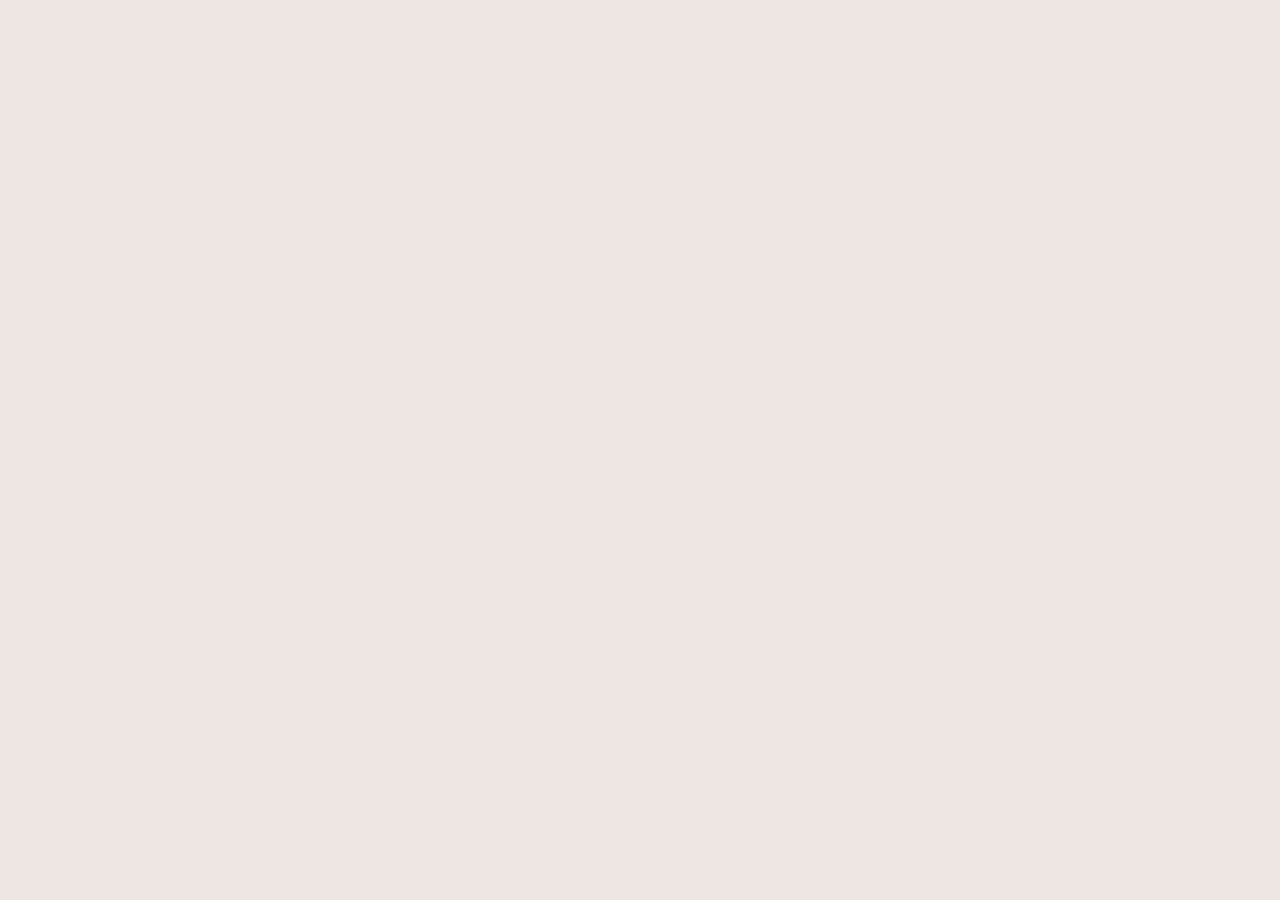
==== index.html @ 78b2b6d6 "Publish 长弓毅行" ====
<!doctype html>
<html lang="zh-CN">
  <head>
    <meta charset="UTF-8" />
    <meta name="viewport" content="width=device-width, initial-scale=1, maximum-scale=1, viewport-fit=cover" />
    <meta name="theme-color" content="#fffaf2" />
    <meta name="description" content="简单好用的手动与语音记账工具，账单保存在你的设备中。" />
    <meta name="apple-mobile-web-app-capable" content="yes" />
    <meta name="apple-mobile-web-app-status-bar-style" content="default" />
    <meta name="apple-mobile-web-app-title" content="长弓毅行" />
    <meta property="og:title" content="长弓毅行" />
    <meta property="og:description" content="记得轻松，花得明白" />
    <meta property="og:image" content="https://61509034.github.io/og.png" />
    <link rel="manifest" href="./manifest.webmanifest" />
    <link rel="icon" href="./icon-192.png" />
    <link rel="apple-touch-icon" href="./icon-192.png" />
    <title>长弓毅行</title>
    <script type="module" crossorigin src="./assets/index-CjAsbr6X.js"></script>
    <link rel="stylesheet" crossorigin href="./assets/index-YOTLnlDG.css">
  </head>
  <body>
    <div id="root"></div>
  </body>
</html>
---- assets/index-YOTLnlDG.css ----
/*! tailwindcss v4.2.1 | MIT License | https://tailwindcss.com */
@layer properties{@supports (((-webkit-hyphens:none)) and (not (margin-trim:inline))) or ((-moz-orient:inline) and (not (color:rgb(from red r g b)))){*,:before,:after,::backdrop{--tw-blur:initial;--tw-brightness:initial;--tw-contrast:initial;--tw-grayscale:initial;--tw-hue-rotate:initial;--tw-invert:initial;--tw-opacity:initial;--tw-saturate:initial;--tw-sepia:initial;--tw-drop-shadow:initial;--tw-drop-shadow-color:initial;--tw-drop-shadow-alpha:100%;--tw-drop-shadow-size:initial}}}@layer theme{:root,:host{--font-sans:ui-sans-serif, system-ui, sans-serif, "Apple Color Emoji", "Segoe UI Emoji", "Segoe UI Symbol", "Noto Color Emoji";--font-mono:ui-monospace, SFMono-Regular, Menlo, Monaco, Consolas, "Liberation Mono", "Courier New", monospace;--spacing:.25rem;--default-font-family:var(--font-sans);--default-mono-font-family:var(--font-mono)}}@layer base{*,:after,:before,::backdrop{box-sizing:border-box;border:0 solid;margin:0;padding:0}::file-selector-button{box-sizing:border-box;border:0 solid;margin:0;padding:0}html,:host{-webkit-text-size-adjust:100%;tab-size:4;line-height:1.5;font-family:var(--default-font-family,ui-sans-serif, system-ui, sans-serif, "Apple Color Emoji", "Segoe UI Emoji", "Segoe UI Symbol", "Noto Color Emoji");font-feature-settings:var(--default-font-feature-settings,normal);font-variation-settings:var(--default-font-variation-settings,normal);-webkit-tap-highlight-color:transparent}hr{height:0;color:inherit;border-top-width:1px}abbr:where([title]){-webkit-text-decoration:underline dotted;text-decoration:underline dotted}h1,h2,h3,h4,h5,h6{font-size:inherit;font-weight:inherit}a{color:inherit;-webkit-text-decoration:inherit;-webkit-text-decoration:inherit;-webkit-text-decoration:inherit;-webkit-text-decoration:inherit;text-decoration:inherit}b,strong{font-weight:bolder}code,kbd,samp,pre{font-family:var(--default-mono-font-family,ui-monospace, SFMono-Regular, Menlo, Monaco, Consolas, "Liberation Mono", "Courier New", monospace);font-feature-settings:var(--default-mono-font-feature-settings,normal);font-variation-settings:var(--default-mono-font-variation-settings,normal);font-size:1em}small{font-size:80%}sub,sup{vertical-align:baseline;font-size:75%;line-height:0;position:relative}sub{bottom:-.25em}sup{top:-.5em}table{text-indent:0;border-color:inherit;border-collapse:collapse}:-moz-focusring{outline:auto}progress{vertical-align:baseline}summary{display:list-item}ol,ul,menu{list-style:none}img,svg,video,canvas,audio,iframe,embed,object{vertical-align:middle;display:block}img,video{max-width:100%;height:auto}button,input,select,optgroup,textarea{font:inherit;font-feature-settings:inherit;font-variation-settings:inherit;letter-spacing:inherit;color:inherit;opacity:1;background-color:#0000;border-radius:0}::file-selector-button{font:inherit;font-feature-settings:inherit;font-variation-settings:inherit;letter-spacing:inherit;color:inherit;opacity:1;background-color:#0000;border-radius:0}:where(select:is([multiple],[size])) optgroup{font-weight:bolder}:where(select:is([multiple],[size])) optgroup option{padding-inline-start:20px}::file-selector-button{margin-inline-end:4px}::placeholder{opacity:1}@supports (not ((-webkit-appearance:-apple-pay-button))) or (contain-intrinsic-size:1px){::placeholder{color:currentColor}@supports (color:color-mix(in lab, red, red)){::placeholder{color:color-mix(in oklab, currentcolor 50%, transparent)}}}textarea{resize:vertical}::-webkit-search-decoration{-webkit-appearance:none}::-webkit-date-and-time-value{min-height:1lh;text-align:inherit}::-webkit-datetime-edit{display:inline-flex}::-webkit-datetime-edit-fields-wrapper{padding:0}::-webkit-datetime-edit{padding-block:0}::-webkit-datetime-edit-year-field{padding-block:0}::-webkit-datetime-edit-month-field{padding-block:0}::-webkit-datetime-edit-day-field{padding-block:0}::-webkit-datetime-edit-hour-field{padding-block:0}::-webkit-datetime-edit-minute-field{padding-block:0}::-webkit-datetime-edit-second-field{padding-block:0}::-webkit-datetime-edit-millisecond-field{padding-block:0}::-webkit-datetime-edit-meridiem-field{padding-block:0}::-webkit-calendar-picker-indicator{line-height:1}:-moz-ui-invalid{box-shadow:none}button,input:where([type=button],[type=reset],[type=submit]){appearance:button}::file-selector-button{appearance:button}::-webkit-inner-spin-button{height:auto}::-webkit-outer-spin-button{height:auto}[hidden]:where(:not([hidden=until-found])){display:none!important}}@layer components;@layer utilities{.visible{visibility:visible}.relative{position:relative}.start{inset-inline-start:var(--spacing)}.end{inset-inline-end:var(--spacing)}.flex{display:flex}.hidden{display:none}.table{display:table}.resize{resize:both}.blur{--tw-blur:blur(8px);filter:var(--tw-blur,) var(--tw-brightness,) var(--tw-contrast,) var(--tw-grayscale,) var(--tw-hue-rotate,) var(--tw-invert,) var(--tw-saturate,) var(--tw-sepia,) var(--tw-drop-shadow,)}}:root{--ink:#251e18;--muted:#8a7d72;--paper:#fffaf2;--surface:#fff;--line:#eee5da;--orange:#f36b2b;--orange-dark:#d84d15;--green:#2c9a66;--shadow:0 18px 45px #55361c1f}*{box-sizing:border-box}html{background:#ece7e0}body{color:var(--ink);background:#ece7e0;margin:0;font-family:-apple-system,BlinkMacSystemFont,PingFang SC,Microsoft YaHei,sans-serif}button,input,textarea{font:inherit}button{color:inherit}.app-shell{background:radial-gradient(circle at 88% 4%, #ffe0bf 0, transparent 24%), var(--paper);width:min(100%,480px);min-height:100dvh;margin:0 auto;padding:24px 18px 106px;position:relative;overflow:hidden;box-shadow:0 0 40px #32231414}.topbar{justify-content:space-between;align-items:center;margin-bottom:24px;display:flex}.eyebrow{color:var(--orange-dark);letter-spacing:.08em;margin:0 0 4px;font-size:12px;font-weight:700}.topbar h1{letter-spacing:-.04em;margin:0;font-family:STKaiti,KaiTi,serif;font-size:31px}.avatar-button{background:#ffffffbf;border:1px solid #f4c89d;border-radius:50%;width:46px;height:46px;font-size:20px;box-shadow:0 6px 18px #a45b201c}.balance-card{color:#fff;box-shadow:var(--shadow);background:linear-gradient(135deg,#2e2720,#4d3b2d);border-radius:26px;padding:23px;position:relative;overflow:hidden}.balance-card:after{content:"¥";color:#ffffff0f;font:190px/1 Georgia,serif;position:absolute;top:-40px;right:-9px;transform:rotate(10deg)}.balance-card>p{z-index:1;color:#d7cabd;margin:0 0 4px;font-size:13px;position:relative}.balance-card>strong{z-index:1;letter-spacing:-.04em;font:700 34px/1.25 ui-rounded,SF Pro Rounded,sans-serif;display:block;position:relative}.balance-grid{z-index:1;border-top:1px solid #ffffff21;grid-template-columns:1fr 1fr;gap:12px;margin-top:23px;padding-top:18px;display:grid;position:relative}.balance-grid span{color:#cfc2b6;grid-template-columns:auto 1fr;align-items:center;gap:7px;font-size:12px;display:grid}.balance-grid b{color:#fff;grid-column:2;font-size:14px}.dot{border-radius:50%;width:8px;height:8px}.expense-dot{background:#ff8b51}.income-dot{background:#64d99d}.content-section{margin-top:28px}.section-heading{justify-content:space-between;align-items:center;margin-bottom:14px;display:flex}.section-heading p{margin:0 0 3px;font-size:19px;font-weight:750}.section-heading span{color:var(--muted);font-size:12px}.section-heading>button,.empty-state>button{color:#fff;background:var(--orange);border:0;border-radius:13px;padding:10px 13px;font-size:13px;font-weight:700;box-shadow:0 7px 15px #f36b2b38}.empty-state{text-align:center;background:#ffffff94;border:1px dashed #decdbd;border-radius:24px;place-items:center;padding:35px 20px;display:grid}.empty-state.compact{padding:24px}.empty-icon{background:#fff0e1;border-radius:20px;place-items:center;width:64px;height:64px;margin-bottom:13px;font-size:30px;display:grid;transform:rotate(-4deg)}.empty-state h2{margin:0 0 6px;font-size:18px}.empty-state p{color:var(--muted);margin:0 0 18px;font-size:13px;line-height:1.7}.entry-list{border:1px solid var(--line);background:#fffc;border-radius:22px;overflow:hidden}.entry-row{border-bottom:1px solid var(--line);align-items:center;gap:12px;padding:15px;display:flex}.entry-row:last-child{border:0}.category-icon{background:#fff1e5;border-radius:14px;flex:none;place-items:center;width:42px;height:42px;font-size:21px;display:grid}.entry-copy{flex:1;min-width:0}.entry-copy b{text-overflow:ellipsis;white-space:nowrap;margin-bottom:4px;font-size:14px;display:block;overflow:hidden}.entry-copy span{color:var(--muted);font-size:11px}.entry-amount{text-align:right}.entry-amount b{font-size:14px;display:block}.entry-amount.income b{color:var(--green)}.entry-amount button{color:#b8aaa0;background:0 0;border:0;padding:5px 0 0 10px;font-size:10px}.stats-section{padding-bottom:10px}.category-stats{border:1px solid var(--line);background:#fffc;border-radius:22px;padding:6px 16px}.stat-row{border-bottom:1px solid var(--line);align-items:center;gap:12px;padding:13px 0;display:flex}.stat-row:last-child{border:0}.stat-row>div{flex:1}.stat-row p{justify-content:space-between;margin:0 0 8px;font-size:13px;display:flex}.stat-row p span{color:var(--muted)}.stat-row i{background:#f2e9df;border-radius:8px;height:6px;display:block;overflow:hidden}.stat-row em{border-radius:inherit;background:linear-gradient(90deg, #ffad70, var(--orange));height:100%;display:block}.backup-card{background:#fff0df;border-radius:20px;margin-top:18px;padding:19px}.backup-card h2{margin:0 0 5px;font-size:15px}.backup-card p{color:#77695d;margin:0 0 14px;font-size:12px;line-height:1.6}.backup-card div{gap:8px;display:flex}.backup-card button{color:#fff;background:#49372a;border:0;border-radius:11px;flex:1;padding:10px;font-size:12px;font-weight:700}.backup-card button.secondary{color:#49372a;background:#fff}.bottom-nav{z-index:20;-webkit-backdrop-filter:blur(18px);backdrop-filter:blur(18px);background:#ffffffe6;border:1px solid #eadccfe6;border-radius:24px;grid-template-columns:1fr 74px 1fr;align-items:center;width:min(100% - 30px,450px);height:70px;padding:7px 18px;display:grid;position:fixed;bottom:12px;left:50%;transform:translate(-50%);box-shadow:0 12px 35px #442b1926}.bottom-nav button{color:#a3978d;background:0 0;border:0;place-items:center;gap:2px;font-size:11px;display:grid}.bottom-nav button span{font-size:21px}.bottom-nav button.active{color:var(--orange-dark);font-weight:700}.bottom-nav .add-nav{border:5px solid var(--paper);color:#fff;background:var(--orange);border-radius:50%;width:56px;height:56px;margin:-27px auto 0;font-size:29px;box-shadow:0 8px 20px #f36b2b47}.sheet-backdrop{z-index:50;-webkit-backdrop-filter:blur(5px);backdrop-filter:blur(5px);background:#261d166b;justify-content:center;align-items:flex-end;padding-top:30px;display:flex;position:fixed;inset:0}.entry-sheet{width:min(100%,480px);max-height:94dvh;padding:10px 20px calc(22px + env(safe-area-inset-bottom));background:var(--paper);border-radius:28px 28px 0 0;animation:.25s ease-out sheet-in;overflow-y:auto;box-shadow:0 -20px 50px #2218112e}@keyframes sheet-in{0%{opacity:.6;transform:translateY(35px)}}.sheet-handle{background:#d8ccc1;border-radius:8px;width:42px;height:5px;margin:0 auto 15px}.sheet-title{justify-content:space-between;align-items:center;display:flex}.sheet-title p{color:var(--muted);margin:0;font-size:11px}.sheet-title span{font-size:21px;font-weight:800}.sheet-title button{color:#796c61;background:#eee5db;border:0;border-radius:50%;width:34px;height:34px;font-size:22px}.mode-switch,.kind-switch{background:#eee5db;border-radius:14px;grid-template-columns:1fr 1fr;gap:5px;padding:4px;display:grid}.mode-switch{margin:18px 0 14px}.mode-switch button,.kind-switch button{color:#81746a;background:0 0;border:0;border-radius:11px;padding:10px;font-size:13px}.mode-switch button.active,.kind-switch button.active{color:var(--ink);background:#fff;font-weight:700;box-shadow:0 3px 9px #432b1b14}.kind-switch button.active.expense{color:var(--orange-dark)}.kind-switch button.active.income{color:var(--green)}.voice-panel{text-align:center;background:#fff7ec;border:1px dashed #dfc4aa;border-radius:18px;place-items:center;margin-bottom:15px;padding:18px 14px;display:grid}.mic-button{color:#fff;background:var(--orange);border:7px solid #ffe0c4;border-radius:50%;width:62px;height:62px;margin-bottom:8px;font-size:17px;box-shadow:0 8px 22px #f36b2b40}.mic-button.listening{background:#d64c3b;animation:1.2s infinite pulse}@keyframes pulse{50%{opacity:.5}}.voice-panel b{font-size:13px}.voice-panel p{color:var(--muted);margin:4px 0 10px;font-size:11px}.voice-panel textarea{resize:vertical;background:#fff;border:1px solid #ead9c7;border-radius:11px;outline:none;width:100%;min-height:56px;padding:10px;font-size:12px}.voice-panel small{color:var(--orange-dark);margin-top:7px;font-size:11px}.amount-field{justify-content:center;align-items:baseline;margin:17px 0;display:flex}.amount-field span{color:var(--muted);margin-right:7px;font-size:25px}.amount-field input{width:210px;color:var(--ink);text-align:center;background:0 0;border:0;outline:0;font:800 42px/1 ui-rounded,sans-serif}.amount-field input::placeholder{color:#d8ccc0}.category-picker{grid-template-columns:repeat(5,1fr);gap:7px;margin-bottom:16px;display:grid}.category-picker button{color:#786b61;background:0 0;border:1px solid #0000;border-radius:13px;place-items:center;gap:3px;padding:8px 2px;font-size:10px;display:grid}.category-picker button span{font-size:21px}.category-picker button.active{color:var(--orange-dark);background:#fff0e1;border-color:#f2b886;font-weight:700}.line-field{border-top:1px solid var(--line);align-items:center;gap:12px;padding:14px 2px;font-size:13px;display:flex}.line-field span{width:42px;color:var(--muted)}.line-field input{text-align:right;background:0 0;border:0;outline:none;flex:1;min-width:0}.save-button{color:#fff;background:var(--orange);border:0;border-radius:15px;width:100%;margin-top:9px;padding:15px;font-weight:800;box-shadow:0 9px 20px #f36b2b38}.save-button:disabled{box-shadow:none;background:#d8cdc3}@media (width>=700px){.app-shell{border-radius:32px;min-height:calc(100dvh - 32px);margin-block:16px}.entry-sheet{border-radius:28px;margin-bottom:16px}.sheet-backdrop{align-items:center}}@media (prefers-reduced-motion:reduce){*,:before,:after{scroll-behavior:auto!important;animation:none!important}}@property --tw-blur{syntax:"*";inherits:false}@property --tw-brightness{syntax:"*";inherits:false}@property --tw-contrast{syntax:"*";inherits:false}@property --tw-grayscale{syntax:"*";inherits:false}@property --tw-hue-rotate{syntax:"*";inherits:false}@property --tw-invert{syntax:"*";inherits:false}@property --tw-opacity{syntax:"*";inherits:false}@property --tw-saturate{syntax:"*";inherits:false}@property --tw-sepia{syntax:"*";inherits:false}@property --tw-drop-shadow{syntax:"*";inherits:false}@property --tw-drop-shadow-color{syntax:"*";inherits:false}@property --tw-drop-shadow-alpha{syntax:"<percentage>";inherits:false;initial-value:100%}@property --tw-drop-shadow-size{syntax:"*";inherits:false}
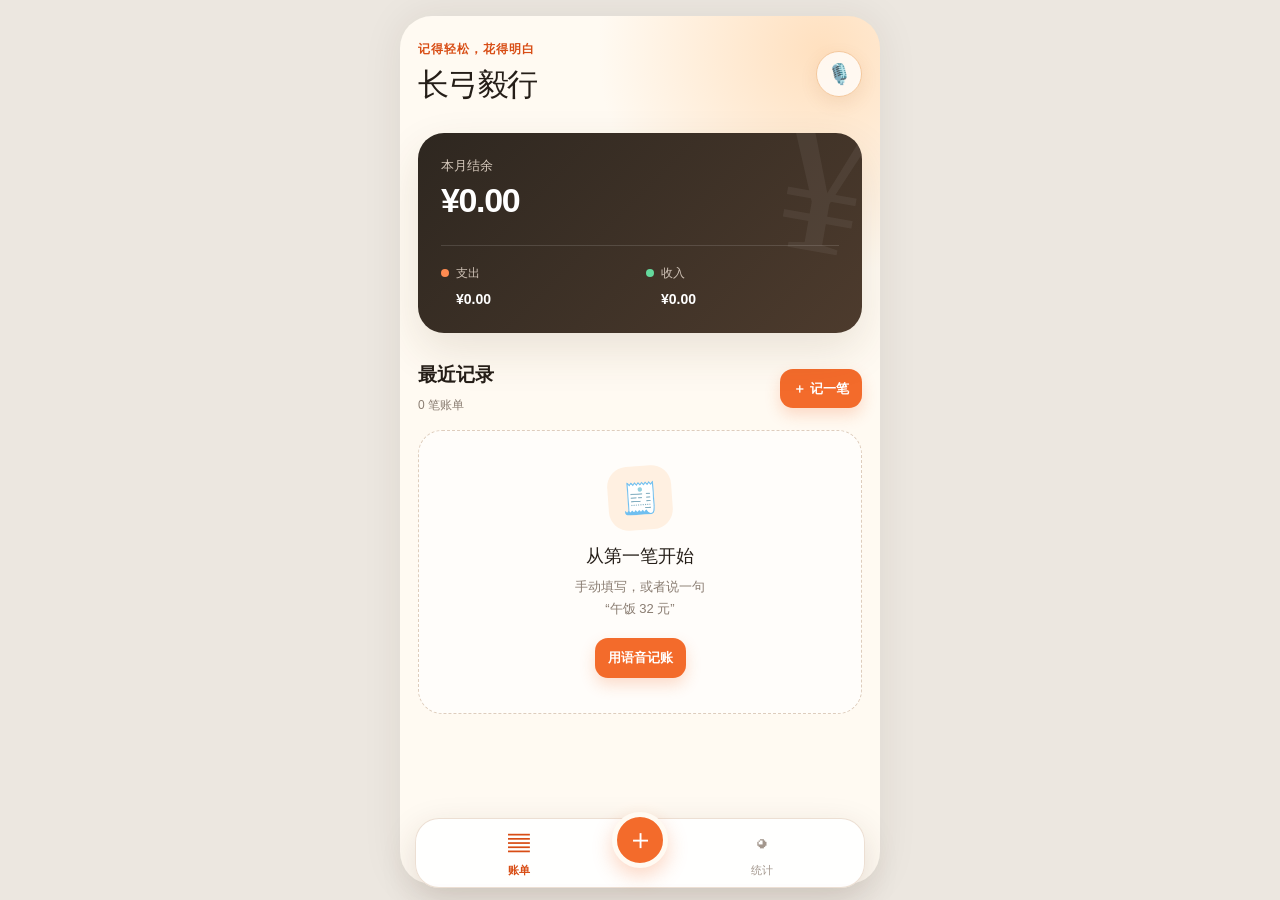
==== commit b6d2b909: "Refresh published bundle" ====
--- a/index.html
+++ b/index.html
@@ -15,7 +15,7 @@
     <link rel="icon" href="./icon-192.png" />
     <link rel="apple-touch-icon" href="./icon-192.png" />
     <title>长弓毅行</title>
-    <script type="module" crossorigin src="./assets/index-CjAsbr6X.js"></script>
+    <script type="module" crossorigin src="./assets/index-CjAsbr6X.js?v=2"></script>
     <link rel="stylesheet" crossorigin href="./assets/index-YOTLnlDG.css">
   </head>
   <body>
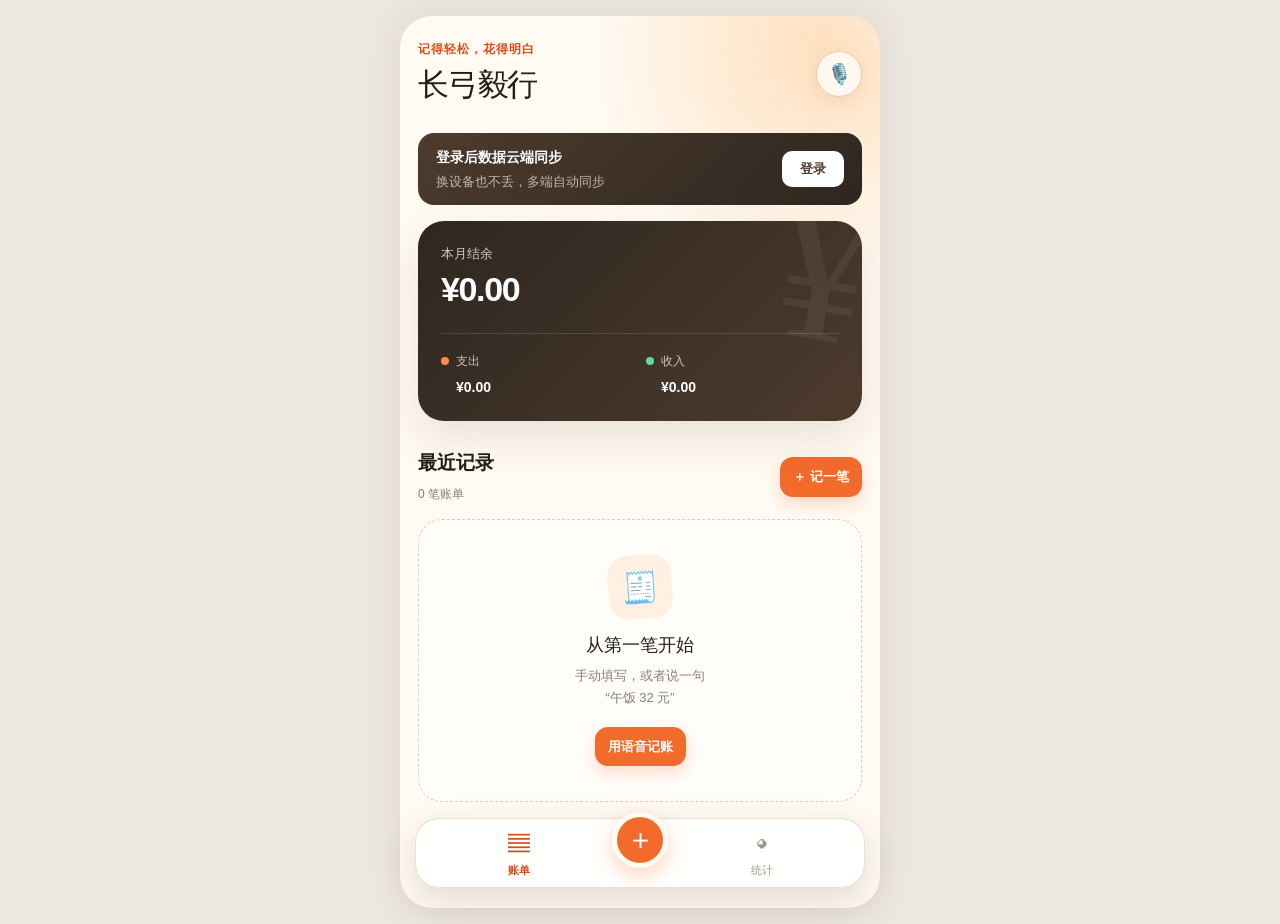
==== commit a27c310c: "deploy: sync latest changes" ====
--- a/index.html
+++ b/index.html
@@ -15,8 +15,8 @@
     <link rel="icon" href="./icon-192.png" />
     <link rel="apple-touch-icon" href="./icon-192.png" />
     <title>长弓毅行</title>
-    <script type="module" crossorigin src="./assets/index-CjAsbr6X.js?v=2"></script>
-    <link rel="stylesheet" crossorigin href="./assets/index-YOTLnlDG.css">
+    <script type="module" crossorigin src="./assets/index-B3FAfbtO.js"></script>
+    <link rel="stylesheet" crossorigin href="./assets/index-xLhyZVpL.css">
   </head>
   <body>
     <div id="root"></div>
--- a/assets/index-xLhyZVpL.css
+++ b/assets/index-xLhyZVpL.css
@@ -0,0 +1,2 @@
+/*! tailwindcss v4.2.1 | MIT License | https://tailwindcss.com */
+@layer properties{@supports (((-webkit-hyphens:none)) and (not (margin-trim:inline))) or ((-moz-orient:inline) and (not (color:rgb(from red r g b)))){*,:before,:after,::backdrop{--tw-blur:initial;--tw-brightness:initial;--tw-contrast:initial;--tw-grayscale:initial;--tw-hue-rotate:initial;--tw-invert:initial;--tw-opacity:initial;--tw-saturate:initial;--tw-sepia:initial;--tw-drop-shadow:initial;--tw-drop-shadow-color:initial;--tw-drop-shadow-alpha:100%;--tw-drop-shadow-size:initial}}}@layer theme{:root,:host{--font-sans:ui-sans-serif, system-ui, sans-serif, "Apple Color Emoji", "Segoe UI Emoji", "Segoe UI Symbol", "Noto Color Emoji";--font-mono:ui-monospace, SFMono-Regular, Menlo, Monaco, Consolas, "Liberation Mono", "Courier New", monospace;--spacing:.25rem;--default-font-family:var(--font-sans);--default-mono-font-family:var(--font-mono)}}@layer base{*,:after,:before,::backdrop{box-sizing:border-box;border:0 solid;margin:0;padding:0}::file-selector-button{box-sizing:border-box;border:0 solid;margin:0;padding:0}html,:host{-webkit-text-size-adjust:100%;tab-size:4;line-height:1.5;font-family:var(--default-font-family,ui-sans-serif, system-ui, sans-serif, "Apple Color Emoji", "Segoe UI Emoji", "Segoe UI Symbol", "Noto Color Emoji");font-feature-settings:var(--default-font-feature-settings,normal);font-variation-settings:var(--default-font-variation-settings,normal);-webkit-tap-highlight-color:transparent}hr{height:0;color:inherit;border-top-width:1px}abbr:where([title]){-webkit-text-decoration:underline dotted;text-decoration:underline dotted}h1,h2,h3,h4,h5,h6{font-size:inherit;font-weight:inherit}a{color:inherit;-webkit-text-decoration:inherit;-webkit-text-decoration:inherit;-webkit-text-decoration:inherit;-webkit-text-decoration:inherit;text-decoration:inherit}b,strong{font-weight:bolder}code,kbd,samp,pre{font-family:var(--default-mono-font-family,ui-monospace, SFMono-Regular, Menlo, Monaco, Consolas, "Liberation Mono", "Courier New", monospace);font-feature-settings:var(--default-mono-font-feature-settings,normal);font-variation-settings:var(--default-mono-font-variation-settings,normal);font-size:1em}small{font-size:80%}sub,sup{vertical-align:baseline;font-size:75%;line-height:0;position:relative}sub{bottom:-.25em}sup{top:-.5em}table{text-indent:0;border-color:inherit;border-collapse:collapse}:-moz-focusring{outline:auto}progress{vertical-align:baseline}summary{display:list-item}ol,ul,menu{list-style:none}img,svg,video,canvas,audio,iframe,embed,object{vertical-align:middle;display:block}img,video{max-width:100%;height:auto}button,input,select,optgroup,textarea{font:inherit;font-feature-settings:inherit;font-variation-settings:inherit;letter-spacing:inherit;color:inherit;opacity:1;background-color:#0000;border-radius:0}::file-selector-button{font:inherit;font-feature-settings:inherit;font-variation-settings:inherit;letter-spacing:inherit;color:inherit;opacity:1;background-color:#0000;border-radius:0}:where(select:is([multiple],[size])) optgroup{font-weight:bolder}:where(select:is([multiple],[size])) optgroup option{padding-inline-start:20px}::file-selector-button{margin-inline-end:4px}::placeholder{opacity:1}@supports (not ((-webkit-appearance:-apple-pay-button))) or (contain-intrinsic-size:1px){::placeholder{color:currentColor}@supports (color:color-mix(in lab, red, red)){::placeholder{color:color-mix(in oklab, currentcolor 50%, transparent)}}}textarea{resize:vertical}::-webkit-search-decoration{-webkit-appearance:none}::-webkit-date-and-time-value{min-height:1lh;text-align:inherit}::-webkit-datetime-edit{display:inline-flex}::-webkit-datetime-edit-fields-wrapper{padding:0}::-webkit-datetime-edit{padding-block:0}::-webkit-datetime-edit-year-field{padding-block:0}::-webkit-datetime-edit-month-field{padding-block:0}::-webkit-datetime-edit-day-field{padding-block:0}::-webkit-datetime-edit-hour-field{padding-block:0}::-webkit-datetime-edit-minute-field{padding-block:0}::-webkit-datetime-edit-second-field{padding-block:0}::-webkit-datetime-edit-millisecond-field{padding-block:0}::-webkit-datetime-edit-meridiem-field{padding-block:0}::-webkit-calendar-picker-indicator{line-height:1}:-moz-ui-invalid{box-shadow:none}button,input:where([type=button],[type=reset],[type=submit]){appearance:button}::file-selector-button{appearance:button}::-webkit-inner-spin-button{height:auto}::-webkit-outer-spin-button{height:auto}[hidden]:where(:not([hidden=until-found])){display:none!important}}@layer components;@layer utilities{.visible{visibility:visible}.relative{position:relative}.start{inset-inline-start:var(--spacing)}.end{inset-inline-end:var(--spacing)}.block{display:block}.flex{display:flex}.grid{display:grid}.hidden{display:none}.table{display:table}.resize{resize:both}.blur{--tw-blur:blur(8px);filter:var(--tw-blur,) var(--tw-brightness,) var(--tw-contrast,) var(--tw-grayscale,) var(--tw-hue-rotate,) var(--tw-invert,) var(--tw-saturate,) var(--tw-sepia,) var(--tw-drop-shadow,)}}:root{--ink:#251e18;--muted:#8a7d72;--paper:#fffaf2;--surface:#fff;--line:#eee5da;--orange:#f36b2b;--orange-dark:#d84d15;--green:#2c9a66;--shadow:0 18px 45px #55361c1f}*{box-sizing:border-box}html{background:#ece7e0}body{color:var(--ink);background:#ece7e0;margin:0;font-family:-apple-system,BlinkMacSystemFont,PingFang SC,Microsoft YaHei,sans-serif}button,input,textarea{font:inherit}button{color:inherit}.app-shell{background:radial-gradient(circle at 88% 4%, #ffe0bf 0, transparent 24%), var(--paper);width:min(100%,480px);min-height:100dvh;margin:0 auto;padding:24px 18px 106px;position:relative;overflow:hidden;box-shadow:0 0 40px #32231414}.topbar{justify-content:space-between;align-items:center;margin-bottom:24px;display:flex}.eyebrow{color:var(--orange-dark);letter-spacing:.08em;margin:0 0 4px;font-size:12px;font-weight:700}.topbar h1{letter-spacing:-.04em;margin:0;font-family:STKaiti,KaiTi,serif;font-size:31px}.avatar-button{background:#ffffffbf;border:1px solid #f4c89d;border-radius:50%;width:46px;height:46px;font-size:20px;box-shadow:0 6px 18px #a45b201c}.balance-card{color:#fff;box-shadow:var(--shadow);background:linear-gradient(135deg,#2e2720,#4d3b2d);border-radius:26px;padding:23px;position:relative;overflow:hidden}.balance-card:after{content:"¥";color:#ffffff0f;font:190px/1 Georgia,serif;position:absolute;top:-40px;right:-9px;transform:rotate(10deg)}.balance-card>p{z-index:1;color:#d7cabd;margin:0 0 4px;font-size:13px;position:relative}.balance-card>strong{z-index:1;letter-spacing:-.04em;font:700 34px/1.25 ui-rounded,SF Pro Rounded,sans-serif;display:block;position:relative}.balance-grid{z-index:1;border-top:1px solid #ffffff21;grid-template-columns:1fr 1fr;gap:12px;margin-top:23px;padding-top:18px;display:grid;position:relative}.balance-grid span{color:#cfc2b6;grid-template-columns:auto 1fr;align-items:center;gap:7px;font-size:12px;display:grid}.balance-grid b{color:#fff;grid-column:2;font-size:14px}.dot{border-radius:50%;width:8px;height:8px}.expense-dot{background:#ff8b51}.income-dot{background:#64d99d}.content-section{margin-top:28px}.section-heading{justify-content:space-between;align-items:center;margin-bottom:14px;display:flex}.section-heading p{margin:0 0 3px;font-size:19px;font-weight:750}.section-heading span{color:var(--muted);font-size:12px}.section-heading>button,.empty-state>button{color:#fff;background:var(--orange);border:0;border-radius:13px;padding:10px 13px;font-size:13px;font-weight:700;box-shadow:0 7px 15px #f36b2b38}.empty-state{text-align:center;background:#ffffff94;border:1px dashed #decdbd;border-radius:24px;place-items:center;padding:35px 20px;display:grid}.empty-state.compact{padding:24px}.empty-icon{background:#fff0e1;border-radius:20px;place-items:center;width:64px;height:64px;margin-bottom:13px;font-size:30px;display:grid;transform:rotate(-4deg)}.empty-state h2{margin:0 0 6px;font-size:18px}.empty-state p{color:var(--muted);margin:0 0 18px;font-size:13px;line-height:1.7}.entry-list{border:1px solid var(--line);background:#fffc;border-radius:22px;overflow:hidden}.entry-row{border-bottom:1px solid var(--line);align-items:center;gap:12px;padding:15px;display:flex}.entry-row:last-child{border:0}.category-icon{background:#fff1e5;border-radius:14px;flex:none;place-items:center;width:42px;height:42px;font-size:21px;display:grid}.entry-copy{flex:1;min-width:0}.entry-copy b{text-overflow:ellipsis;white-space:nowrap;margin-bottom:4px;font-size:14px;display:block;overflow:hidden}.entry-copy span{color:var(--muted);font-size:11px}.entry-amount{text-align:right}.entry-amount b{font-size:14px;display:block}.entry-amount.income b{color:var(--green)}.entry-amount button{color:#b8aaa0;background:0 0;border:0;padding:5px 0 0 10px;font-size:10px}.stats-section{padding-bottom:10px}.category-stats{border:1px solid var(--line);background:#fffc;border-radius:22px;padding:6px 16px}.stat-row{border-bottom:1px solid var(--line);align-items:center;gap:12px;padding:13px 0;display:flex}.stat-row:last-child{border:0}.stat-row>div{flex:1}.stat-row p{justify-content:space-between;margin:0 0 8px;font-size:13px;display:flex}.stat-row p span{color:var(--muted)}.stat-row i{background:#f2e9df;border-radius:8px;height:6px;display:block;overflow:hidden}.stat-row em{border-radius:inherit;background:linear-gradient(90deg, #ffad70, var(--orange));height:100%;display:block}.backup-card{background:#fff0df;border-radius:20px;margin-top:18px;padding:19px}.backup-card h2{margin:0 0 5px;font-size:15px}.backup-card p{color:#77695d;margin:0 0 14px;font-size:12px;line-height:1.6}.backup-card div{gap:8px;display:flex}.backup-card button{color:#fff;background:#49372a;border:0;border-radius:11px;flex:1;padding:10px;font-size:12px;font-weight:700}.backup-card button.secondary{color:#49372a;background:#fff}.bottom-nav{z-index:20;-webkit-backdrop-filter:blur(18px);backdrop-filter:blur(18px);background:#ffffffe6;border:1px solid #eadccfe6;border-radius:24px;grid-template-columns:1fr 74px 1fr;align-items:center;width:min(100% - 30px,450px);height:70px;padding:7px 18px;display:grid;position:fixed;bottom:12px;left:50%;transform:translate(-50%);box-shadow:0 12px 35px #442b1926}.bottom-nav button{color:#a3978d;background:0 0;border:0;place-items:center;gap:2px;font-size:11px;display:grid}.bottom-nav button span{font-size:21px}.bottom-nav button.active{color:var(--orange-dark);font-weight:700}.bottom-nav .add-nav{border:5px solid var(--paper);color:#fff;background:var(--orange);border-radius:50%;width:56px;height:56px;margin:-27px auto 0;font-size:29px;box-shadow:0 8px 20px #f36b2b47}.sheet-backdrop{z-index:50;-webkit-backdrop-filter:blur(5px);backdrop-filter:blur(5px);background:#261d166b;justify-content:center;align-items:flex-end;padding-top:30px;display:flex;position:fixed;inset:0}.entry-sheet{width:min(100%,480px);max-height:94dvh;padding:10px 20px calc(22px + env(safe-area-inset-bottom));background:var(--paper);border-radius:28px 28px 0 0;animation:.25s ease-out sheet-in;overflow-y:auto;box-shadow:0 -20px 50px #2218112e}@keyframes sheet-in{0%{opacity:.6;transform:translateY(35px)}}.sheet-handle{background:#d8ccc1;border-radius:8px;width:42px;height:5px;margin:0 auto 15px}.sheet-title{justify-content:space-between;align-items:center;display:flex}.sheet-title p{color:var(--muted);margin:0;font-size:11px}.sheet-title span{font-size:21px;font-weight:800}.sheet-title button{color:#796c61;background:#eee5db;border:0;border-radius:50%;width:34px;height:34px;font-size:22px}.mode-switch,.kind-switch{background:#eee5db;border-radius:14px;grid-template-columns:1fr 1fr;gap:5px;padding:4px;display:grid}.mode-switch{margin:18px 0 14px}.mode-switch button,.kind-switch button{color:#81746a;background:0 0;border:0;border-radius:11px;padding:10px;font-size:13px}.mode-switch button.active,.kind-switch button.active{color:var(--ink);background:#fff;font-weight:700;box-shadow:0 3px 9px #432b1b14}.kind-switch button.active.expense{color:var(--orange-dark)}.kind-switch button.active.income{color:var(--green)}.voice-panel{text-align:center;background:#fff7ec;border:1px dashed #dfc4aa;border-radius:18px;place-items:center;margin-bottom:15px;padding:18px 14px;display:grid}.mic-button{color:#fff;background:var(--orange);border:7px solid #ffe0c4;border-radius:50%;width:62px;height:62px;margin-bottom:8px;font-size:17px;box-shadow:0 8px 22px #f36b2b40}.mic-button.listening{background:#d64c3b;animation:1.2s infinite pulse}@keyframes pulse{50%{opacity:.5}}.voice-panel b{font-size:13px}.voice-panel p{color:var(--muted);margin:4px 0 10px;font-size:11px}.voice-panel textarea{resize:vertical;background:#fff;border:1px solid #ead9c7;border-radius:11px;outline:none;width:100%;min-height:56px;padding:10px;font-size:12px}.voice-panel small{color:var(--orange-dark);margin-top:7px;font-size:11px}.amount-field{justify-content:center;align-items:baseline;margin:17px 0;display:flex}.amount-field span{color:var(--muted);margin-right:7px;font-size:25px}.amount-field input{width:210px;color:var(--ink);text-align:center;background:0 0;border:0;outline:0;font:800 42px/1 ui-rounded,sans-serif}.amount-field input::placeholder{color:#d8ccc0}.category-picker{grid-template-columns:repeat(5,1fr);gap:7px;margin-bottom:16px;display:grid}.category-picker button{color:#786b61;background:0 0;border:1px solid #0000;border-radius:13px;place-items:center;gap:3px;padding:8px 2px;font-size:10px;display:grid}.category-picker button span{font-size:21px}.category-picker button.active{color:var(--orange-dark);background:#fff0e1;border-color:#f2b886;font-weight:700}.line-field{border-top:1px solid var(--line);align-items:center;gap:12px;padding:14px 2px;font-size:13px;display:flex}.line-field span{width:42px;color:var(--muted)}.line-field input{text-align:right;background:0 0;border:0;outline:none;flex:1;min-width:0}.save-button{color:#fff;background:var(--orange);border:0;border-radius:15px;width:100%;margin-top:9px;padding:15px;font-weight:800;box-shadow:0 9px 20px #f36b2b38}.save-button:disabled{box-shadow:none;background:#d8cdc3}@media (width>=700px){.app-shell{border-radius:32px;min-height:calc(100dvh - 32px);margin-block:16px}.entry-sheet{border-radius:28px;margin-bottom:16px}.sheet-backdrop{align-items:center}}@media (prefers-reduced-motion:reduce){*,:before,:after{scroll-behavior:auto!important;animation:none!important}}@property --tw-blur{syntax:"*";inherits:false}@property --tw-brightness{syntax:"*";inherits:false}@property --tw-contrast{syntax:"*";inherits:false}@property --tw-grayscale{syntax:"*";inherits:false}@property --tw-hue-rotate{syntax:"*";inherits:false}@property --tw-invert{syntax:"*";inherits:false}@property --tw-opacity{syntax:"*";inherits:false}@property --tw-saturate{syntax:"*";inherits:false}@property --tw-sepia{syntax:"*";inherits:false}@property --tw-drop-shadow{syntax:"*";inherits:false}@property --tw-drop-shadow-color{syntax:"*";inherits:false}@property --tw-drop-shadow-alpha{syntax:"<percentage>";inherits:false;initial-value:100%}@property --tw-drop-shadow-size{syntax:"*";inherits:false}
